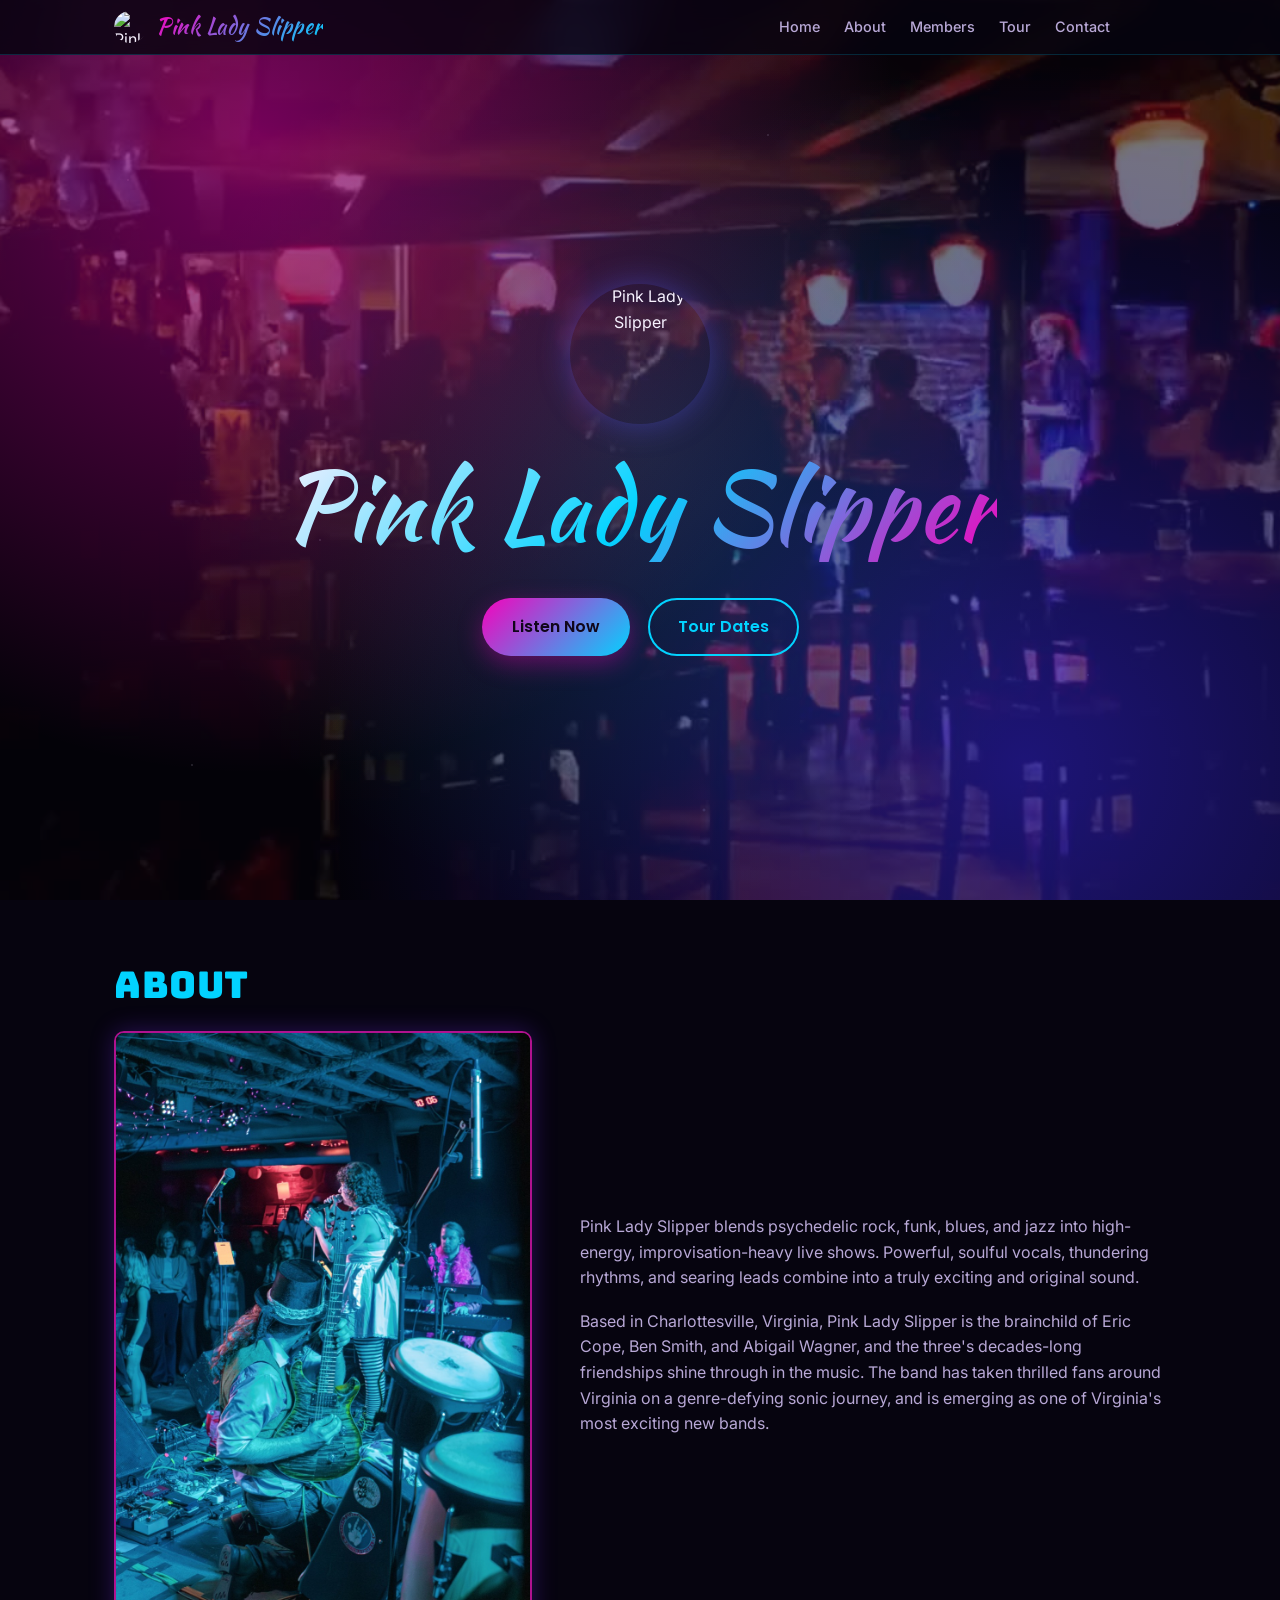
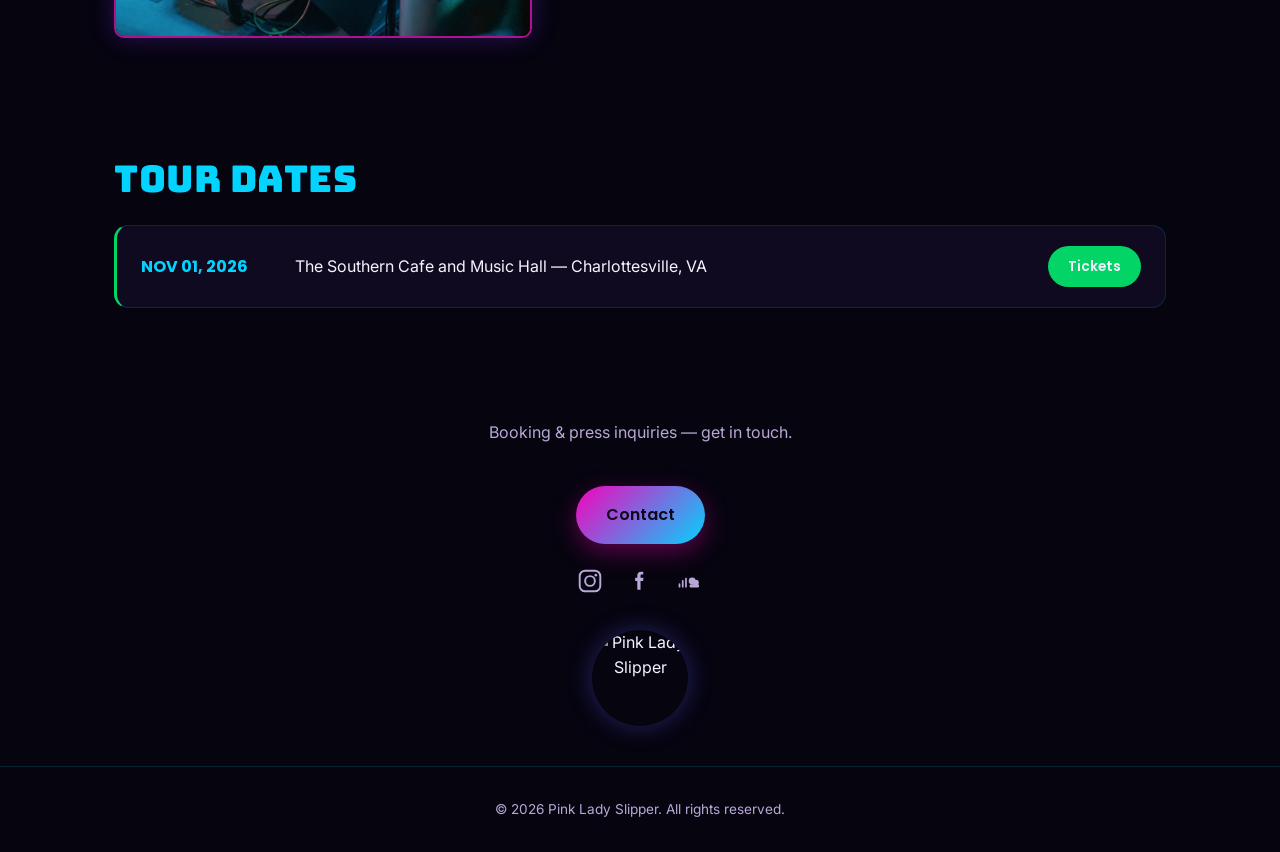
==== index.html @ 376f6180 "Compact the top nav and move Media/Music/Lyrics into a menu The top bar is slimmer (55px, down from " ====
<!DOCTYPE html>
<html lang="en">
<head>
  <meta charset="UTF-8" />
  <meta name="viewport" content="width=device-width, initial-scale=1.0" />
  <title>Pink Lady Slipper</title>
  <meta name="description" content="Official website of Pink Lady Slipper — music, tour dates, and more." />
  <meta property="og:type" content="website" />
  <meta property="og:title" content="Pink Lady Slipper" />
  <meta property="og:description" content="Official website of Pink Lady Slipper — music, tour dates, and more." />
  <meta property="og:url" content="https://pinkladyslipper.net/" />
  <meta property="og:image" content="https://pinkladyslipper.net/images/og-logo.jpg" />
  <meta name="twitter:card" content="summary_large_image" />
  <meta name="twitter:title" content="Pink Lady Slipper" />
  <meta name="twitter:description" content="Official website of Pink Lady Slipper — music, tour dates, and more." />
  <meta name="twitter:image" content="https://pinkladyslipper.net/images/og-logo.jpg" />
  <link rel="preconnect" href="https://fonts.googleapis.com" />
  <link rel="preconnect" href="https://fonts.gstatic.com" crossorigin />
  <link href="https://fonts.googleapis.com/css2?family=Kaushan+Script&family=Bungee&family=Poppins:wght@600;700;800&family=Inter:wght@400;500;600&display=swap" rel="stylesheet" />
  <link rel="stylesheet" href="styles.css" />
</head>
<body>

  <!-- NAV -->
  <header class="site-header">
    <nav class="navbar">
      <a href="#home" class="logo-group">
        <img src="images/logo.webp" alt="Pink Lady Slipper" class="badge-mark badge-mark-small" />
        <span class="logo">Pink Lady Slipper</span>
      </a>
      <ul class="nav-links">
        <li><a href="#home">Home</a></li>
        <li><a href="#about">About</a></li>
        <li><a href="members.html">Members</a></li>
        <li><a href="#tour">Tour</a></li>
        <li><a href="#contact">Contact</a></li>
      </ul>
      <div class="nav-menu">
        <button class="menu-toggle" id="menuToggle" aria-label="More pages" aria-expanded="false" aria-controls="menuPanel">
          <span></span><span></span><span></span>
        </button>
        <ul class="menu-panel" id="menuPanel" hidden>
          <li><a href="media.html">Media</a></li>
          <li><a href="music.html">Music</a></li>
          <li><a href="lyrics.html">Lyrics</a></li>
        </ul>
      </div>
    </nav>
  </header>

  <!-- HERO -->
  <section id="home" class="hero">
    <video class="hero-video" autoplay muted loop playsinline preload="auto" poster="images/hero-poster.jpg">
      <source src="video/hero-loop.mp4" type="video/mp4" />
    </video>
    <div class="hero-overlay"></div>
    <div class="hero-content">
      <img src="images/logo.webp" alt="Pink Lady Slipper" class="badge-mark hero-logo" />
      <h1>Pink Lady Slipper</h1>
      <div class="hero-buttons">
        <a href="music.html" class="btn btn-primary">Listen Now</a>
        <a href="#tour" class="btn btn-outline">Tour Dates</a>
      </div>
    </div>
  </section>

  <!-- ABOUT -->
  <section id="about" class="section">
    <div class="container">
      <h2 class="section-title">About</h2>
      <div class="about-grid">
        <div class="about-photo">
          <img src="images/member-photo-live.jpg" alt="Pink Lady Slipper performing live" class="about-photo-img" />
        </div>
        <div class="about-text">
          <p>
            Pink Lady Slipper blends psychedelic rock, funk, blues, and jazz into high-energy,
            improvisation-heavy live shows. Powerful, soulful vocals, thundering rhythms, and
            searing leads combine into a truly exciting and original sound.
          </p>
          <p>
            Based in Charlottesville, Virginia, Pink Lady Slipper is the brainchild of Eric
            Cope, Ben Smith, and Abigail Wagner, and the three's decades-long friendships shine
            through in the music. The band has taken thrilled fans around Virginia on a
            genre-defying sonic journey, and is emerging as one of Virginia's most exciting new
            bands.
          </p>
        </div>
      </div>
    </div>
  </section>

  <!-- TOUR -->
  <section id="tour" class="section">
    <div class="container">
      <h2 class="section-title">Tour Dates</h2>
      <ul class="tour-list">
        <li class="tour-date">
          <span class="date">NOV 01, 2026</span>
          <span class="venue">The Southern Cafe and Music Hall &mdash; Charlottesville, VA</span>
          <a href="https://www.thesoutherncville.com/events/detail/day-of-the-dead-all-stars-2" class="btn btn-small" target="_blank" rel="noopener">Tickets</a>
        </li>
      </ul>
    </div>
  </section>

  <!-- CONTACT -->
  <section id="contact" class="section contact-section">
    <div class="container contact-container">
      <p class="section-subtitle">Booking &amp; press inquiries — get in touch.</p>
      <div class="contact-grid">
        <a href="mailto:pinkladyslipperband@gmail.com" class="btn btn-primary">Contact</a>
        <div class="social-links">
          <a href="https://www.instagram.com/pink.ladyslipper/" aria-label="Instagram" target="_blank" rel="noopener">
            <svg viewBox="0 0 24 24" fill="none" xmlns="http://www.w3.org/2000/svg">
              <rect x="2.5" y="2.5" width="19" height="19" rx="5" stroke="currentColor" stroke-width="1.8" />
              <circle cx="12" cy="12" r="4.5" stroke="currentColor" stroke-width="1.8" />
              <circle cx="17.4" cy="6.6" r="1.2" fill="currentColor" />
            </svg>
          </a>
          <!-- TODO: replace with the band's actual Facebook page URL -->
          <a href="https://www.instagram.com/pink.ladyslipper/" aria-label="Facebook" target="_blank" rel="noopener">
            <svg viewBox="0 0 24 24" fill="none" xmlns="http://www.w3.org/2000/svg">
              <path d="M15 3.5h-2.2c-2 0-3.3 1.3-3.3 3.5v2h-2v3h2v8h3v-8h2.3l.4-3h-2.7V7.3c0-.7.3-1.2 1.2-1.2H15v-2.6Z" fill="currentColor" />
            </svg>
          </a>
          <a href="https://soundcloud.com/pinkladyslipper" aria-label="SoundCloud" target="_blank" rel="noopener">
            <svg viewBox="0 0 24 24" fill="none" xmlns="http://www.w3.org/2000/svg">
              <g fill="currentColor">
                <rect x="1.5" y="14" width="1.6" height="4" rx="0.8" />
                <rect x="4.5" y="11" width="1.6" height="7" rx="0.8" />
                <rect x="7.5" y="9" width="1.6" height="9" rx="0.8" />
                <circle cx="14" cy="12" r="3.2" />
                <circle cx="17.5" cy="13.5" r="2.6" />
                <rect x="11.5" y="15" width="9" height="3" rx="1.5" />
              </g>
            </svg>
          </a>
        </div>
        <img src="images/logo.webp" alt="Pink Lady Slipper" class="badge-mark contact-logo" />
      </div>
    </div>
  </section>

  <footer class="site-footer">
    <p>&copy; <span id="year"></span> Pink Lady Slipper. All rights reserved.</p>
  </footer>

  <script src="script.js"></script>
</body>
</html>
---- styles.css ----
:root {
  --color-bg: #06040f;
  --color-bg-alt: #0f0a1f;
  --color-primary: #f602bc;
  --color-secondary: #02d3ff;
  --color-accent: #02d565;
  --color-maroon: #b0128f;
  --color-cream: #f5f0ff;
  --color-neon-blue: #3d2bff;
  --color-neon-purple: #7b2ffc;
  --color-neon-green: #02d565;
  --color-badge-bg: #050308;
  --color-text: #f7f2ff;
  --color-text-muted: #b8a8d6;
  --font-script: 'Kaushan Script', cursive;
  --font-poster: 'Bungee', sans-serif;
  --font-display: 'Poppins', sans-serif;
  --font-body: 'Inter', sans-serif;
  --max-width: 1100px;
}

* {
  box-sizing: border-box;
  margin: 0;
  padding: 0;
}

html {
  scroll-behavior: smooth;
}

body {
  background: var(--color-bg);
  color: var(--color-text);
  font-family: var(--font-body);
  line-height: 1.6;
}

img {
  max-width: 100%;
  display: block;
}

a {
  color: inherit;
  text-decoration: none;
}

.container {
  max-width: var(--max-width);
  margin: 0 auto;
  padding: 0 24px;
}

/* Buttons */
.btn {
  display: inline-block;
  padding: 14px 28px;
  border-radius: 999px;
  font-weight: 600;
  font-family: var(--font-display);
  transition: transform 0.2s ease, box-shadow 0.2s ease;
  border: 2px solid transparent;
}

.btn:hover {
  transform: translateY(-2px);
}

.btn-primary {
  background: linear-gradient(135deg, var(--color-primary), var(--color-secondary));
  color: #10061a;
  box-shadow: 0 8px 24px rgba(246, 2, 188, 0.35);
  border: none;
  padding: 16px 30px;
}

.btn-outline {
  border-color: var(--color-secondary);
  color: var(--color-secondary);
}

.btn-outline:hover {
  background: var(--color-secondary);
  color: #10061a;
}

.btn-small {
  padding: 10px 20px;
  font-size: 0.85rem;
  background: var(--color-accent);
  color: var(--color-cream);
  border: none;
}

.btn-small:hover {
  background: var(--color-maroon);
}

/* Header / Nav */
.site-header {
  position: fixed;
  top: 0;
  left: 0;
  right: 0;
  z-index: 100;
  background: rgba(6, 4, 15, 0.82);
  backdrop-filter: blur(10px);
  border-bottom: 1px solid rgba(2, 211, 255, 0.18);
}

.navbar {
  max-width: var(--max-width);
  margin: 0 auto;
  display: flex;
  align-items: center;
  gap: 20px;
  padding: 9px 24px;
}

.logo-group {
  display: flex;
  align-items: center;
  gap: 10px;
}

.logo {
  font-family: var(--font-script);
  font-weight: 400;
  font-size: 1.35rem;
  letter-spacing: 0.5px;
  background: linear-gradient(135deg, var(--color-primary), var(--color-secondary));
  -webkit-background-clip: text;
  background-clip: text;
  color: transparent;
}

/* Badge mark */
.badge-mark {
  border-radius: 50%;
  object-fit: cover;
}

.badge-mark-small {
  width: 32px;
  height: 32px;
  flex-shrink: 0;
}

.badge-mark-large {
  width: 120px;
  height: 120px;
  margin: 0 auto 16px;
  display: block;
  box-shadow: 0 0 24px rgba(61, 43, 255, 0.4);
}

.nav-links {
  display: flex;
  gap: 24px;
  list-style: none;
  margin-left: auto;
}

.nav-links a,
.menu-panel a {
  font-weight: 500;
  font-size: 0.9rem;
  color: var(--color-text-muted);
  transition: color 0.2s ease;
  white-space: nowrap;
}

.nav-links a:hover,
.menu-panel a:hover {
  color: var(--color-secondary);
}

.nav-menu {
  position: relative;
  flex-shrink: 0;
}

.menu-toggle {
  display: flex;
  flex-direction: column;
  justify-content: center;
  gap: 4px;
  width: 36px;
  height: 36px;
  padding: 0 8px;
  background: none;
  border: 1px solid transparent;
  border-radius: 8px;
  cursor: pointer;
  transition: border-color 0.2s ease, background 0.2s ease;
}

.menu-toggle span {
  height: 2px;
  background: var(--color-text-muted);
  border-radius: 2px;
  transition: background 0.2s ease;
}

.menu-toggle:hover span,
.menu-toggle.has-active span {
  background: var(--color-secondary);
}

.menu-toggle.is-open {
  border-color: rgba(2, 211, 255, 0.35);
  background: rgba(2, 211, 255, 0.08);
}

.menu-panel {
  position: absolute;
  top: calc(100% + 12px);
  right: 0;
  min-width: 160px;
  list-style: none;
  padding: 8px;
  background: var(--color-bg-alt);
  border: 1px solid rgba(2, 211, 255, 0.2);
  border-radius: 12px;
  box-shadow: 0 12px 32px rgba(0, 0, 0, 0.45);
}

.menu-panel[hidden] {
  display: none;
}

.menu-panel a {
  display: block;
  padding: 10px 14px;
  border-radius: 8px;
}

.menu-panel a:hover {
  background: rgba(2, 211, 255, 0.08);
}

/* Hero */
.hero {
  position: relative;
  min-height: 100vh;
  display: flex;
  align-items: center;
  justify-content: center;
  text-align: center;
  padding: 100px 24px 60px;
  overflow: hidden;
  background: var(--color-bg);
}

.hero-video {
  position: absolute;
  inset: 0;
  width: 100%;
  height: 100%;
  object-fit: cover;
  z-index: 0;
}

.hero-overlay {
  position: absolute;
  inset: 0;
  z-index: 1;
  background:
    radial-gradient(circle at 20% 15%, rgba(246, 2, 188, 0.45), transparent 50%),
    radial-gradient(circle at 80% 85%, rgba(61, 43, 255, 0.45), transparent 55%),
    radial-gradient(circle at 50% 50%, rgba(2, 213, 101, 0.18), transparent 60%),
    rgba(6, 4, 15, 0.55);
}

.hero::before {
  content: '';
  position: absolute;
  inset: 0;
  z-index: 1;
  background-image:
    radial-gradient(1.5px 1.5px at 10% 20%, var(--color-cream), transparent),
    radial-gradient(1.5px 1.5px at 25% 60%, var(--color-cream), transparent),
    radial-gradient(2px 2px at 40% 30%, var(--color-cream), transparent),
    radial-gradient(1.5px 1.5px at 60% 15%, var(--color-cream), transparent),
    radial-gradient(2px 2px at 75% 45%, var(--color-cream), transparent),
    radial-gradient(1.5px 1.5px at 85% 75%, var(--color-cream), transparent),
    radial-gradient(1.5px 1.5px at 15% 85%, var(--color-cream), transparent),
    radial-gradient(2px 2px at 55% 90%, var(--color-cream), transparent),
    radial-gradient(1.5px 1.5px at 92% 25%, var(--color-cream), transparent);
  opacity: 0.5;
  pointer-events: none;
}

.hero-content {
  position: relative;
  z-index: 2;
}

.hero-logo {
  width: 140px;
  height: 140px;
  margin: 0 auto 28px;
  display: block;
  box-shadow: 0 0 32px rgba(91, 92, 255, 0.4);
}

.hero-content h1 {
  font-family: var(--font-script);
  font-weight: 400;
  font-size: clamp(2.8rem, 9vw, 6rem);
  letter-spacing: 1px;
  background: linear-gradient(135deg, var(--color-cream), var(--color-secondary), var(--color-primary));
  -webkit-background-clip: text;
  background-clip: text;
  color: transparent;
  line-height: 1.15;
}

.hero-buttons {
  margin-top: 36px;
  display: flex;
  gap: 18px;
  justify-content: center;
  flex-wrap: wrap;
}

/* Sections */
.section {
  padding: 56px 0;
}

.section-title {
  font-family: var(--font-poster);
  font-size: clamp(1.5rem, 3.4vw, 2.3rem);
  font-weight: 400;
  letter-spacing: 0.5px;
  margin-bottom: 16px;
  color: var(--color-secondary);
}

.section-subtitle {
  color: var(--color-text-muted);
  margin-bottom: 40px;
  max-width: 560px;
}

.contact-section {
  padding-bottom: 40px;
}

.contact-container {
  display: flex;
  flex-direction: column;
  align-items: center;
  text-align: center;
}

.contact-logo {
  width: 96px;
  height: 96px;
  margin-top: 12px;
  box-shadow: 0 0 24px rgba(91, 92, 255, 0.35);
}

.contact-container .section-subtitle {
  max-width: none;
}

/* About */
.about-grid {
  display: grid;
  grid-template-columns: 1fr 1.4fr;
  gap: 48px;
  align-items: center;
}

.about-text p {
  color: var(--color-text-muted);
  margin-bottom: 18px;
}

.about-photo-img {
  width: 100%;
  border-radius: 10px;
  border: 2px solid var(--color-maroon);
  object-fit: cover;
  box-shadow: 0 0 24px rgba(123, 47, 252, 0.3);
}

/* Music */
.video-list {
  display: flex;
  flex-direction: column;
  gap: 32px;
  max-width: 760px;
  margin: 0 auto;
}

.video-embed {
  position: relative;
  width: 100%;
  aspect-ratio: 16 / 9;
  border-radius: 12px;
  overflow: hidden;
  box-shadow: 0 0 24px rgba(123, 47, 252, 0.3);
}

.video-embed iframe {
  position: absolute;
  inset: 0;
  width: 100%;
  height: 100%;
  border: 0;
}

/* Tour */
.tour-list {
  list-style: none;
  display: flex;
  flex-direction: column;
  gap: 12px;
}

.tour-date {
  display: flex;
  align-items: center;
  gap: 24px;
  padding: 20px 24px;
  background: var(--color-bg-alt);
  border-radius: 14px;
  border: 1px solid rgba(2, 211, 255, 0.15);
  border-left: 3px solid var(--color-accent);
  flex-wrap: wrap;
}

.tour-date .date {
  font-family: var(--font-display);
  font-weight: 700;
  color: var(--color-secondary);
  min-width: 130px;
}

.tour-date .venue {
  flex: 1;
  color: var(--color-text);
}

/* Media */
.media-grid {
  display: grid;
  grid-template-columns: repeat(4, 1fr);
  gap: 16px;
}

.media-item {
  aspect-ratio: 1 / 1;
  border-radius: 12px;
  overflow: hidden;
  box-shadow: 0 0 0 1px rgba(123, 47, 252, 0.25);
}

.media-item img {
  width: 100%;
  height: 100%;
  object-fit: cover;
  display: block;
  cursor: zoom-in;
  transition: transform 0.4s ease;
}

.media-item:hover img {
  transform: scale(1.06);
}

/* Lightbox */
.lightbox {
  position: fixed;
  inset: 0;
  z-index: 1000;
  display: none;
  align-items: center;
  justify-content: center;
  background: rgba(6, 4, 15, 0.94);
  padding: 24px;
}

.lightbox.active {
  display: flex;
}

.lightbox-img {
  max-width: 100%;
  max-height: 100%;
  border-radius: 8px;
  box-shadow: 0 0 40px rgba(123, 47, 252, 0.4);
  object-fit: contain;
}

.lightbox-close {
  position: fixed;
  top: 16px;
  right: 16px;
  width: 44px;
  height: 44px;
  border-radius: 50%;
  border: none;
  background: rgba(255, 255, 255, 0.12);
  color: var(--color-text);
  font-size: 1.8rem;
  line-height: 1;
  display: flex;
  align-items: center;
  justify-content: center;
  cursor: pointer;
}

.lightbox-close:hover {
  background: rgba(255, 255, 255, 0.22);
}

.lightbox-arrow {
  position: fixed;
  top: 50%;
  transform: translateY(-50%);
  width: 48px;
  height: 48px;
  border-radius: 50%;
  border: none;
  background: rgba(255, 255, 255, 0.12);
  color: var(--color-text);
  font-size: 1.3rem;
  line-height: 1;
  display: flex;
  align-items: center;
  justify-content: center;
  cursor: pointer;
}

.lightbox-arrow:hover {
  background: rgba(255, 255, 255, 0.22);
}

.lightbox-prev {
  left: 16px;
}

.lightbox-next {
  right: 16px;
}

@media (max-width: 600px) {
  .lightbox-arrow {
    width: 40px;
    height: 40px;
    font-size: 1.1rem;
  }

  .lightbox-prev {
    left: 8px;
  }

  .lightbox-next {
    right: 8px;
  }
}

/* Contact */
.contact-grid {
  display: flex;
  flex-direction: column;
  align-items: center;
  gap: 24px;
}

.social-links {
  display: flex;
  justify-content: center;
  gap: 24px;
  flex-wrap: wrap;
}

.social-links a {
  display: inline-flex;
  color: var(--color-text-muted);
  transition: color 0.2s ease;
}

.social-links a:hover {
  color: var(--color-primary);
}

.social-links svg {
  width: 26px;
  height: 26px;
}

/* Page header (secondary pages) */
.page-header {
  padding: 120px 0 30px;
  text-align: center;
}

.page-header + .section {
  padding-top: 30px;
}

.page-title {
  font-family: var(--font-poster);
  font-size: clamp(2rem, 5vw, 3rem);
  color: var(--color-secondary);
  letter-spacing: 0.5px;
}

.page-subtitle {
  margin-top: 12px;
  color: var(--color-text-muted);
}

/* Members */
.member-grid {
  display: grid;
  grid-template-columns: repeat(auto-fit, minmax(240px, 1fr));
  gap: 40px;
}

.member-photo {
  width: 100%;
  aspect-ratio: 1 / 1;
  object-fit: cover;
  border-radius: 10px;
  border: 2px solid var(--color-maroon);
  box-shadow: 0 0 24px rgba(123, 47, 252, 0.3);
}

.member-card h3 {
  margin-top: 18px;
  font-family: var(--font-display);
  font-size: 1.2rem;
}

.member-role {
  color: var(--color-secondary);
  font-size: 0.9rem;
  font-weight: 600;
  margin: 6px 0 12px;
}

.member-bio {
  color: var(--color-text-muted);
}

/* Lyrics */
.lyrics-entry {
  background: var(--color-bg-alt);
  border: 1px solid rgba(2, 211, 255, 0.15);
  border-radius: 14px;
  padding: 20px 24px;
  margin-bottom: 16px;
}

.lyrics-title {
  font-family: var(--font-display);
  font-weight: 600;
  font-size: 1.1rem;
  color: var(--color-secondary);
  cursor: pointer;
}

.lyrics-body {
  margin-top: 16px;
  color: var(--color-text-muted);
  font-family: var(--font-body);
  white-space: pre-wrap;
  line-height: 1.8;
}

/* Nav active state */
.nav-links a.active,
.menu-panel a.active {
  color: var(--color-secondary);
}

/* Footer */
.site-footer {
  text-align: center;
  padding: 32px 24px;
  color: var(--color-text-muted);
  font-size: 0.85rem;
  border-top: 1px solid rgba(2, 211, 255, 0.15);
}

/* Responsive */
@media (max-width: 768px) {
  .navbar {
    gap: 12px;
    padding: 8px 14px;
  }

  .logo {
    display: none;
  }

  .nav-links {
    gap: 14px;
  }

  .nav-links a {
    font-size: 0.82rem;
  }

  .nav-menu {
    margin-right: -6px;
  }

  .about-grid {
    grid-template-columns: 1fr;
  }

  .media-grid {
    gap: 6px;
  }

  .media-item {
    border-radius: 6px;
  }
}

@media (max-width: 420px) {
  .navbar {
    gap: 10px;
    padding: 8px 12px;
  }

  .nav-links {
    gap: 11px;
  }

  .nav-links a {
    font-size: 0.76rem;
  }
}

@media (max-width: 360px) {
  .logo-group {
    display: none;
  }
}
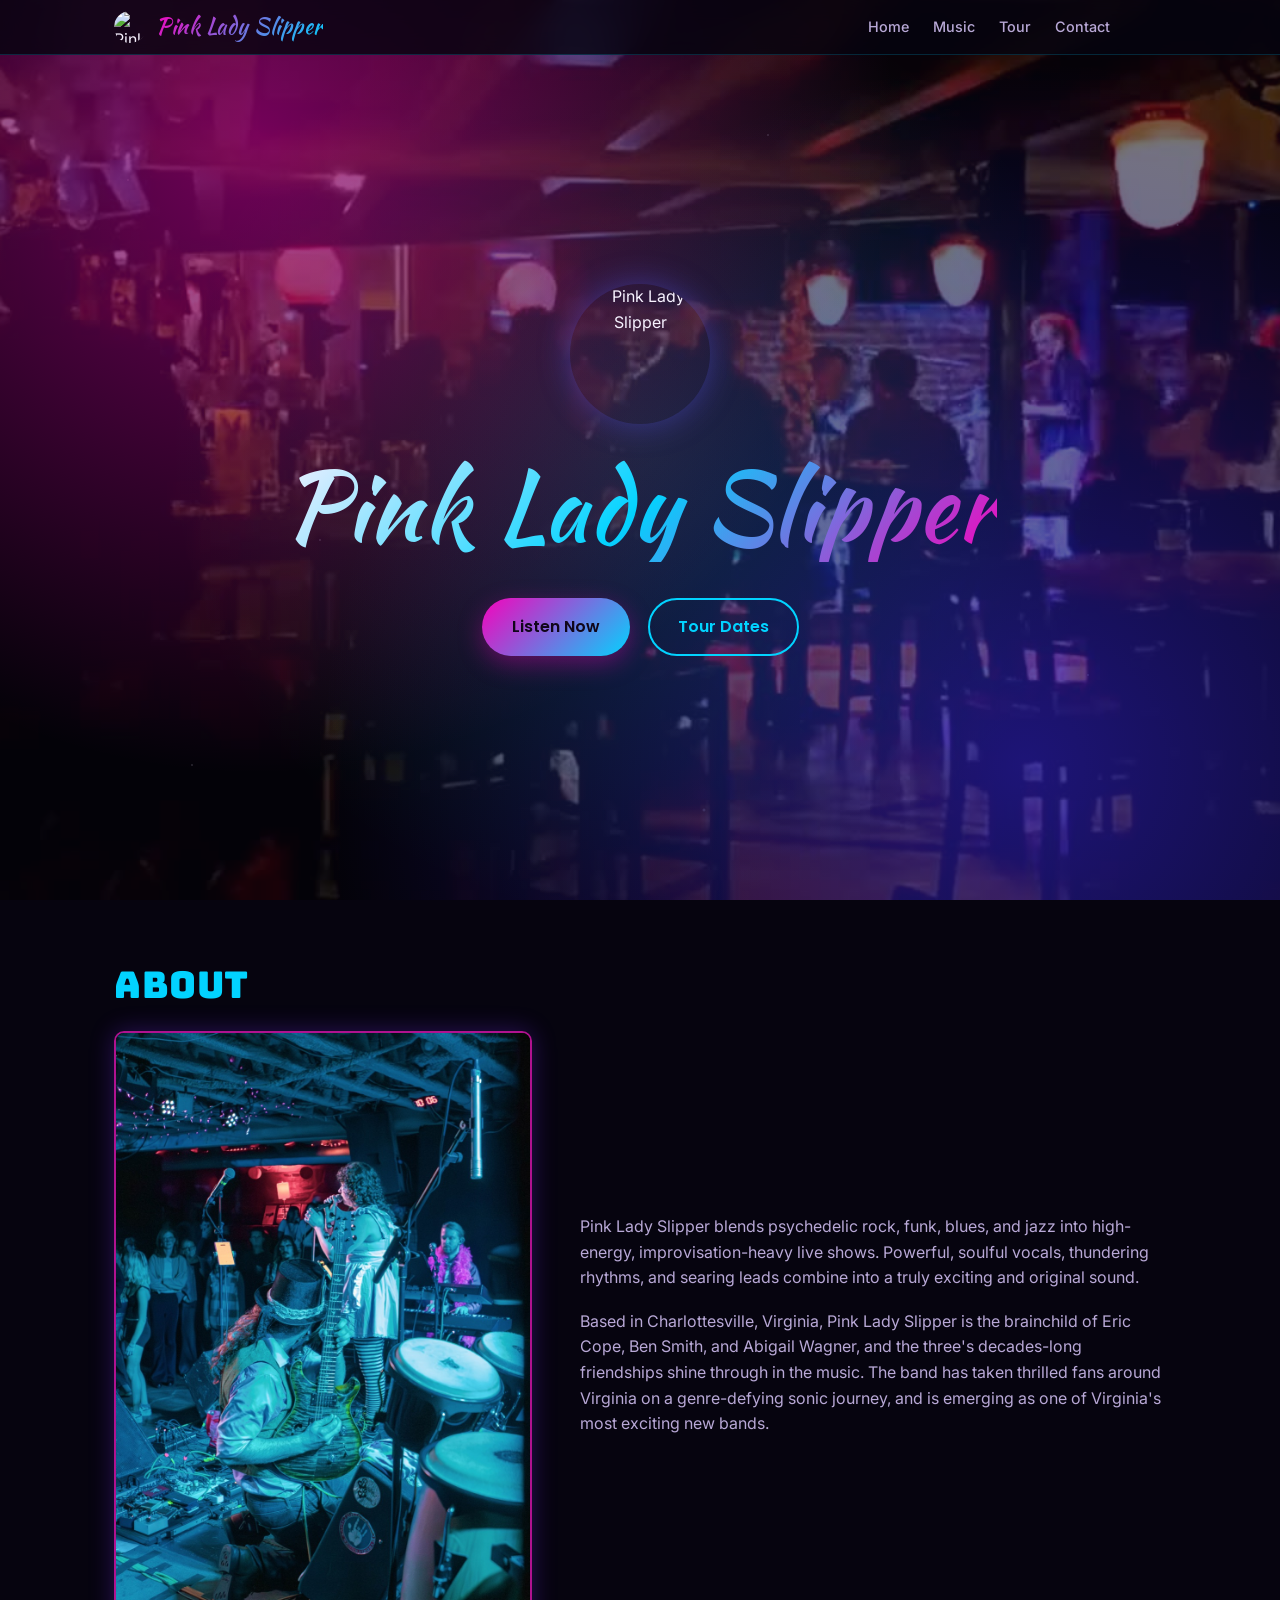
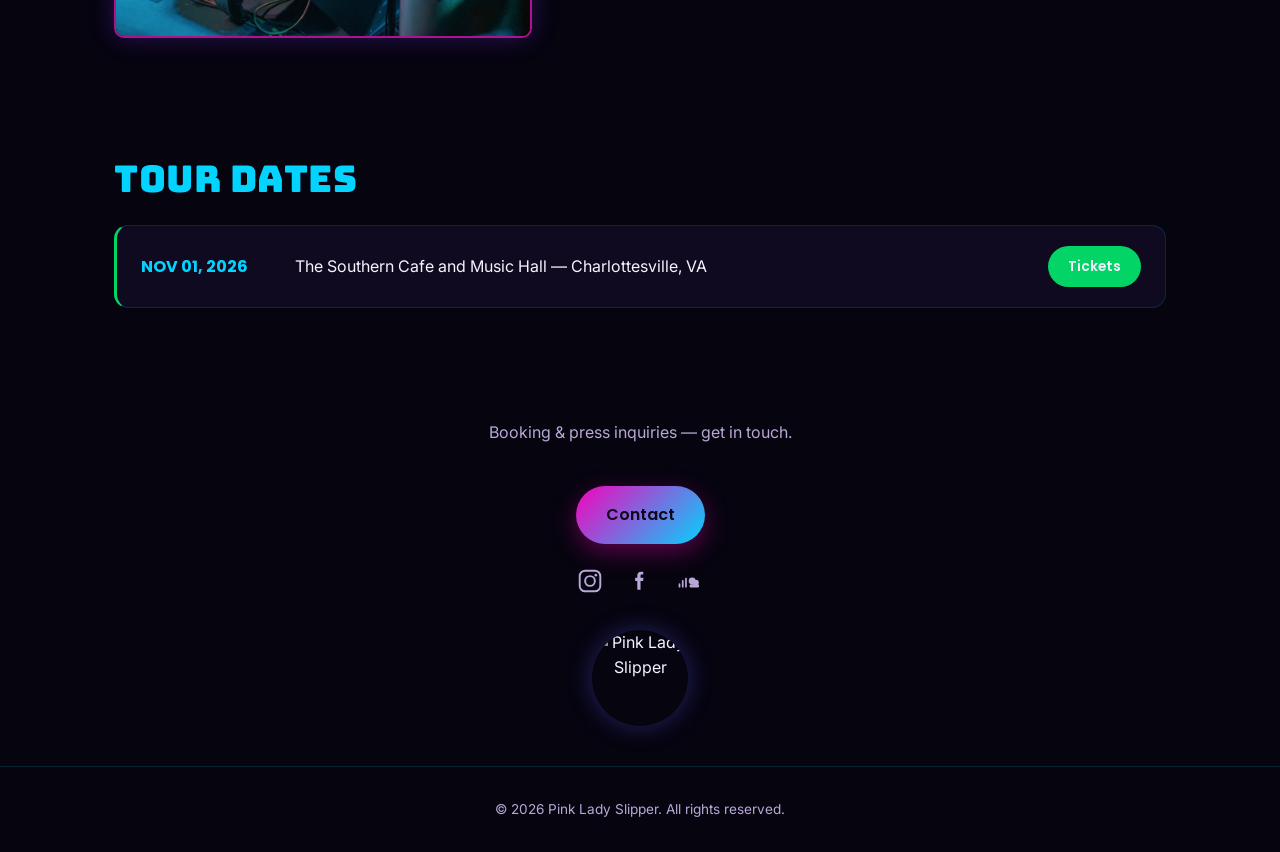
==== commit c18c8428: "Point Facebook icon at the band's page; move Music to the top bar The Facebook icon was a placeholde" ====
--- a/index.html
+++ b/index.html
@@ -30,8 +30,7 @@
       </a>
       <ul class="nav-links">
         <li><a href="#home">Home</a></li>
-        <li><a href="#about">About</a></li>
-        <li><a href="members.html">Members</a></li>
+        <li><a href="music.html">Music</a></li>
         <li><a href="#tour">Tour</a></li>
         <li><a href="#contact">Contact</a></li>
       </ul>
@@ -41,8 +40,9 @@
         </button>
         <ul class="menu-panel" id="menuPanel" hidden>
           <li><a href="media.html">Media</a></li>
-          <li><a href="music.html">Music</a></li>
           <li><a href="lyrics.html">Lyrics</a></li>
+          <li><a href="members.html">Members</a></li>
+          <li><a href="#about">About</a></li>
         </ul>
       </div>
     </nav>
@@ -118,8 +118,7 @@
               <circle cx="17.4" cy="6.6" r="1.2" fill="currentColor" />
             </svg>
           </a>
-          <!-- TODO: replace with the band's actual Facebook page URL -->
-          <a href="https://www.instagram.com/pink.ladyslipper/" aria-label="Facebook" target="_blank" rel="noopener">
+          <a href="https://www.facebook.com/share/1FJHzhEKck/" aria-label="Facebook" target="_blank" rel="noopener">
             <svg viewBox="0 0 24 24" fill="none" xmlns="http://www.w3.org/2000/svg">
               <path d="M15 3.5h-2.2c-2 0-3.3 1.3-3.3 3.5v2h-2v3h2v8h3v-8h2.3l.4-3h-2.7V7.3c0-.7.3-1.2 1.2-1.2H15v-2.6Z" fill="currentColor" />
             </svg>
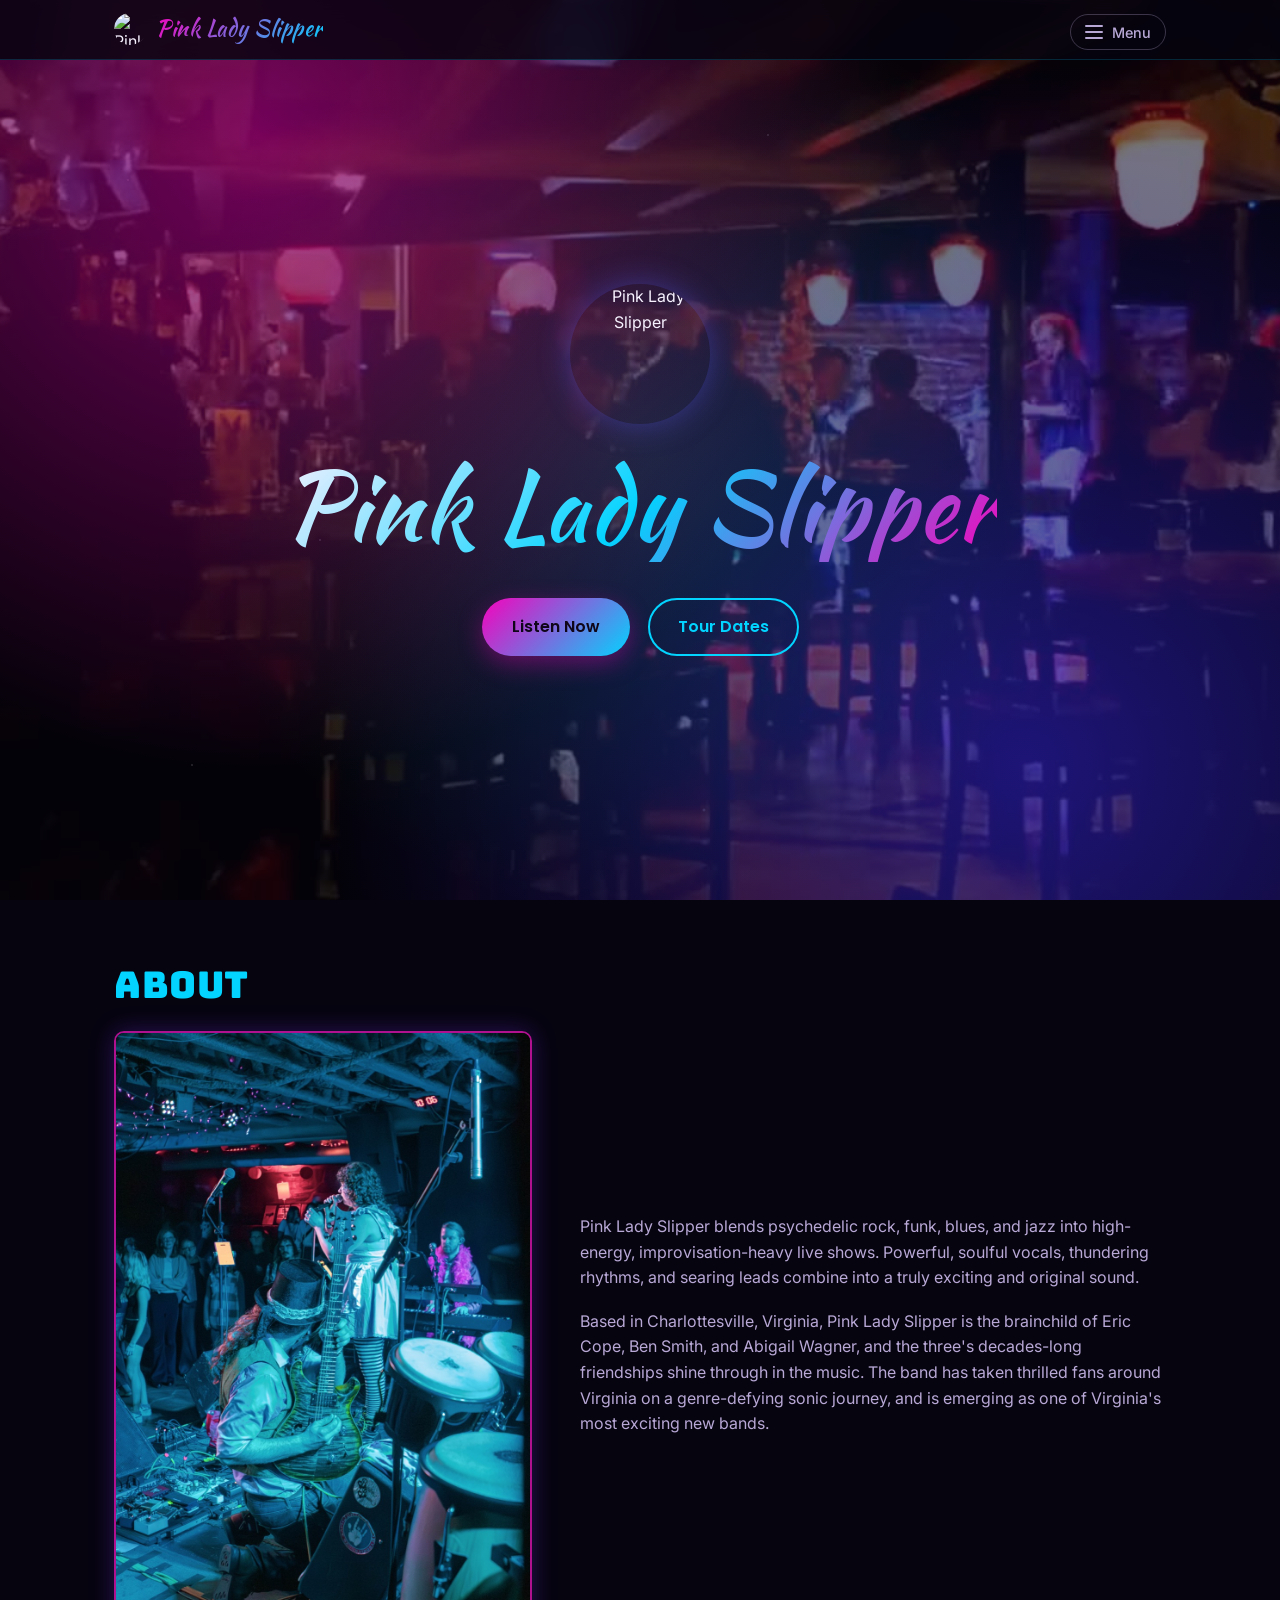
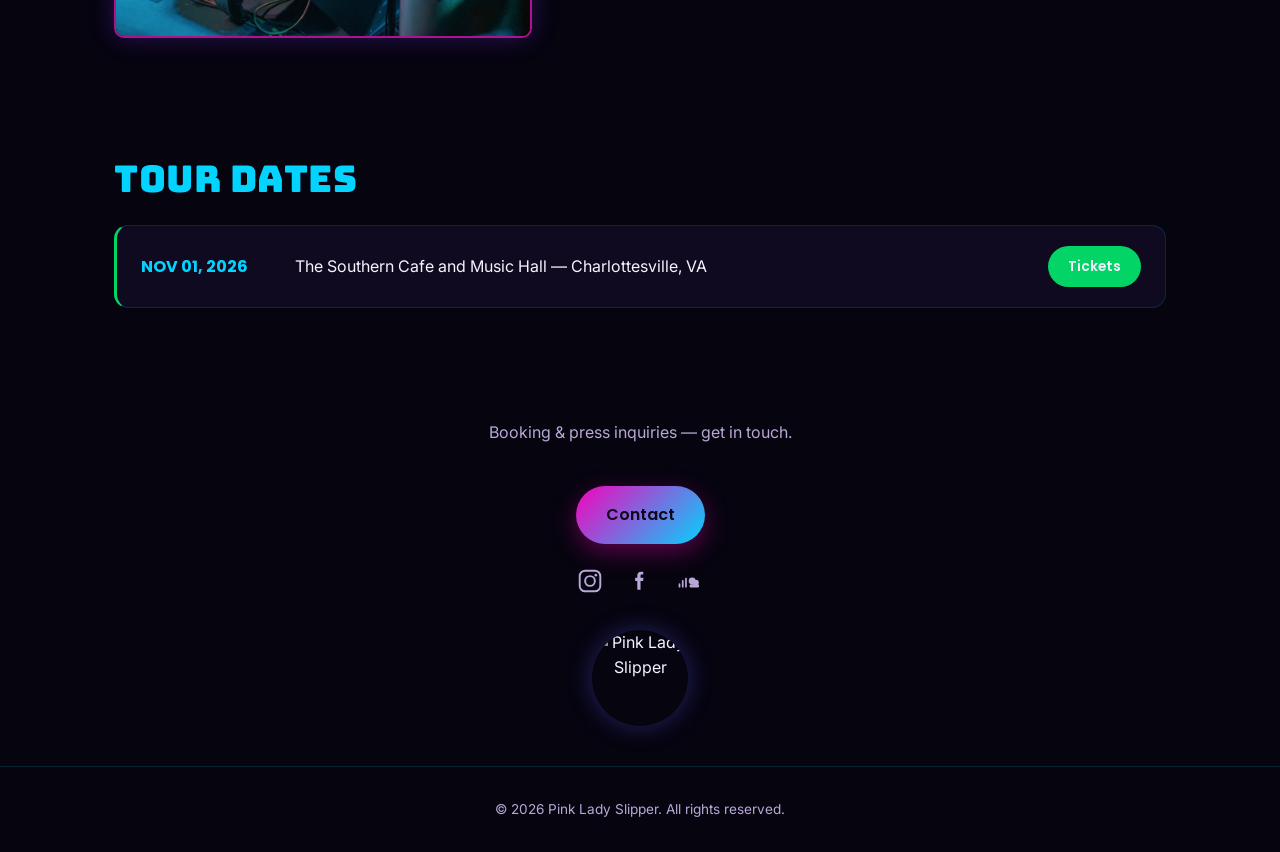
==== commit cd856f66: "Move every section into a single "Menu" button The top bar is now just the logo and a "Menu" pill (h" ====
--- a/index.html
+++ b/index.html
@@ -28,21 +28,20 @@
         <img src="images/logo.webp" alt="Pink Lady Slipper" class="badge-mark badge-mark-small" />
         <span class="logo">Pink Lady Slipper</span>
       </a>
-      <ul class="nav-links">
-        <li><a href="#home">Home</a></li>
-        <li><a href="music.html">Music</a></li>
-        <li><a href="#tour">Tour</a></li>
-        <li><a href="#contact">Contact</a></li>
-      </ul>
       <div class="nav-menu">
-        <button class="menu-toggle" id="menuToggle" aria-label="More pages" aria-expanded="false" aria-controls="menuPanel">
-          <span></span><span></span><span></span>
+        <button class="menu-toggle" id="menuToggle" aria-expanded="false" aria-controls="menuPanel">
+          <span class="menu-icon" aria-hidden="true"><span></span><span></span><span></span></span>
+          <span class="menu-label">Menu</span>
         </button>
         <ul class="menu-panel" id="menuPanel" hidden>
+          <li><a href="#home" class="active">Home</a></li>
+          <li><a href="#about">About</a></li>
+          <li><a href="music.html">Music</a></li>
+          <li><a href="#tour">Tour</a></li>
           <li><a href="media.html">Media</a></li>
+          <li><a href="members.html">Members</a></li>
           <li><a href="lyrics.html">Lyrics</a></li>
-          <li><a href="members.html">Members</a></li>
-          <li><a href="#about">About</a></li>
+          <li><a href="#contact">Contact</a></li>
         </ul>
       </div>
     </nav>
--- a/styles.css
+++ b/styles.css
@@ -129,6 +129,7 @@
   font-weight: 400;
   font-size: 1.35rem;
   letter-spacing: 0.5px;
+  white-space: nowrap;
   background: linear-gradient(135deg, var(--color-primary), var(--color-secondary));
   -webkit-background-clip: text;
   background-clip: text;
@@ -155,14 +156,6 @@
   box-shadow: 0 0 24px rgba(61, 43, 255, 0.4);
 }
 
-.nav-links {
-  display: flex;
-  gap: 24px;
-  list-style: none;
-  margin-left: auto;
-}
-
-.nav-links a,
 .menu-panel a {
   font-weight: 500;
   font-size: 0.9rem;
@@ -171,7 +164,6 @@
   white-space: nowrap;
 }
 
-.nav-links a:hover,
 .menu-panel a:hover {
   color: var(--color-secondary);
 }
@@ -179,37 +171,46 @@
 .nav-menu {
   position: relative;
   flex-shrink: 0;
+  margin-left: auto;
 }
 
 .menu-toggle {
+  display: inline-flex;
+  align-items: center;
+  gap: 9px;
+  height: 36px;
+  padding: 0 14px;
+  background: none;
+  border: 1px solid rgba(184, 168, 214, 0.3);
+  border-radius: 999px;
+  color: var(--color-text-muted);
+  font-family: var(--font-body);
+  font-size: 0.9rem;
+  font-weight: 500;
+  cursor: pointer;
+  transition: color 0.2s ease, border-color 0.2s ease, background 0.2s ease;
+}
+
+.menu-icon {
   display: flex;
   flex-direction: column;
-  justify-content: center;
   gap: 4px;
-  width: 36px;
-  height: 36px;
-  padding: 0 8px;
-  background: none;
-  border: 1px solid transparent;
-  border-radius: 8px;
-  cursor: pointer;
-  transition: border-color 0.2s ease, background 0.2s ease;
-}
-
-.menu-toggle span {
+  width: 18px;
+}
+
+.menu-icon span {
   height: 2px;
-  background: var(--color-text-muted);
+  background: currentColor;
   border-radius: 2px;
-  transition: background 0.2s ease;
-}
-
-.menu-toggle:hover span,
-.menu-toggle.has-active span {
-  background: var(--color-secondary);
-}
-
+}
+
+.menu-toggle:hover,
 .menu-toggle.is-open {
-  border-color: rgba(2, 211, 255, 0.35);
+  color: var(--color-secondary);
+  border-color: rgba(2, 211, 255, 0.45);
+}
+
+.menu-toggle.is-open {
   background: rgba(2, 211, 255, 0.08);
 }
 
@@ -676,7 +677,6 @@
 }
 
 /* Nav active state */
-.nav-links a.active,
 .menu-panel a.active {
   color: var(--color-secondary);
 }
@@ -697,22 +697,6 @@
     padding: 8px 14px;
   }
 
-  .logo {
-    display: none;
-  }
-
-  .nav-links {
-    gap: 14px;
-  }
-
-  .nav-links a {
-    font-size: 0.82rem;
-  }
-
-  .nav-menu {
-    margin-right: -6px;
-  }
-
   .about-grid {
     grid-template-columns: 1fr;
   }
@@ -726,23 +710,28 @@
   }
 }
 
-@media (max-width: 420px) {
-  .navbar {
-    gap: 10px;
-    padding: 8px 12px;
-  }
-
-  .nav-links {
-    gap: 11px;
-  }
-
-  .nav-links a {
-    font-size: 0.76rem;
-  }
-}
-
-@media (max-width: 360px) {
+@media (max-width: 380px) {
+  .logo {
+    font-size: 1.15rem;
+  }
+
+  .menu-toggle {
+    padding: 0 12px;
+  }
+}
+
+@media (max-width: 340px) {
+  .navbar,
   .logo-group {
-    display: none;
-  }
-}
+    gap: 8px;
+  }
+
+  .logo {
+    font-size: 1.05rem;
+  }
+
+  .menu-toggle {
+    gap: 7px;
+    padding: 0 10px;
+  }
+}
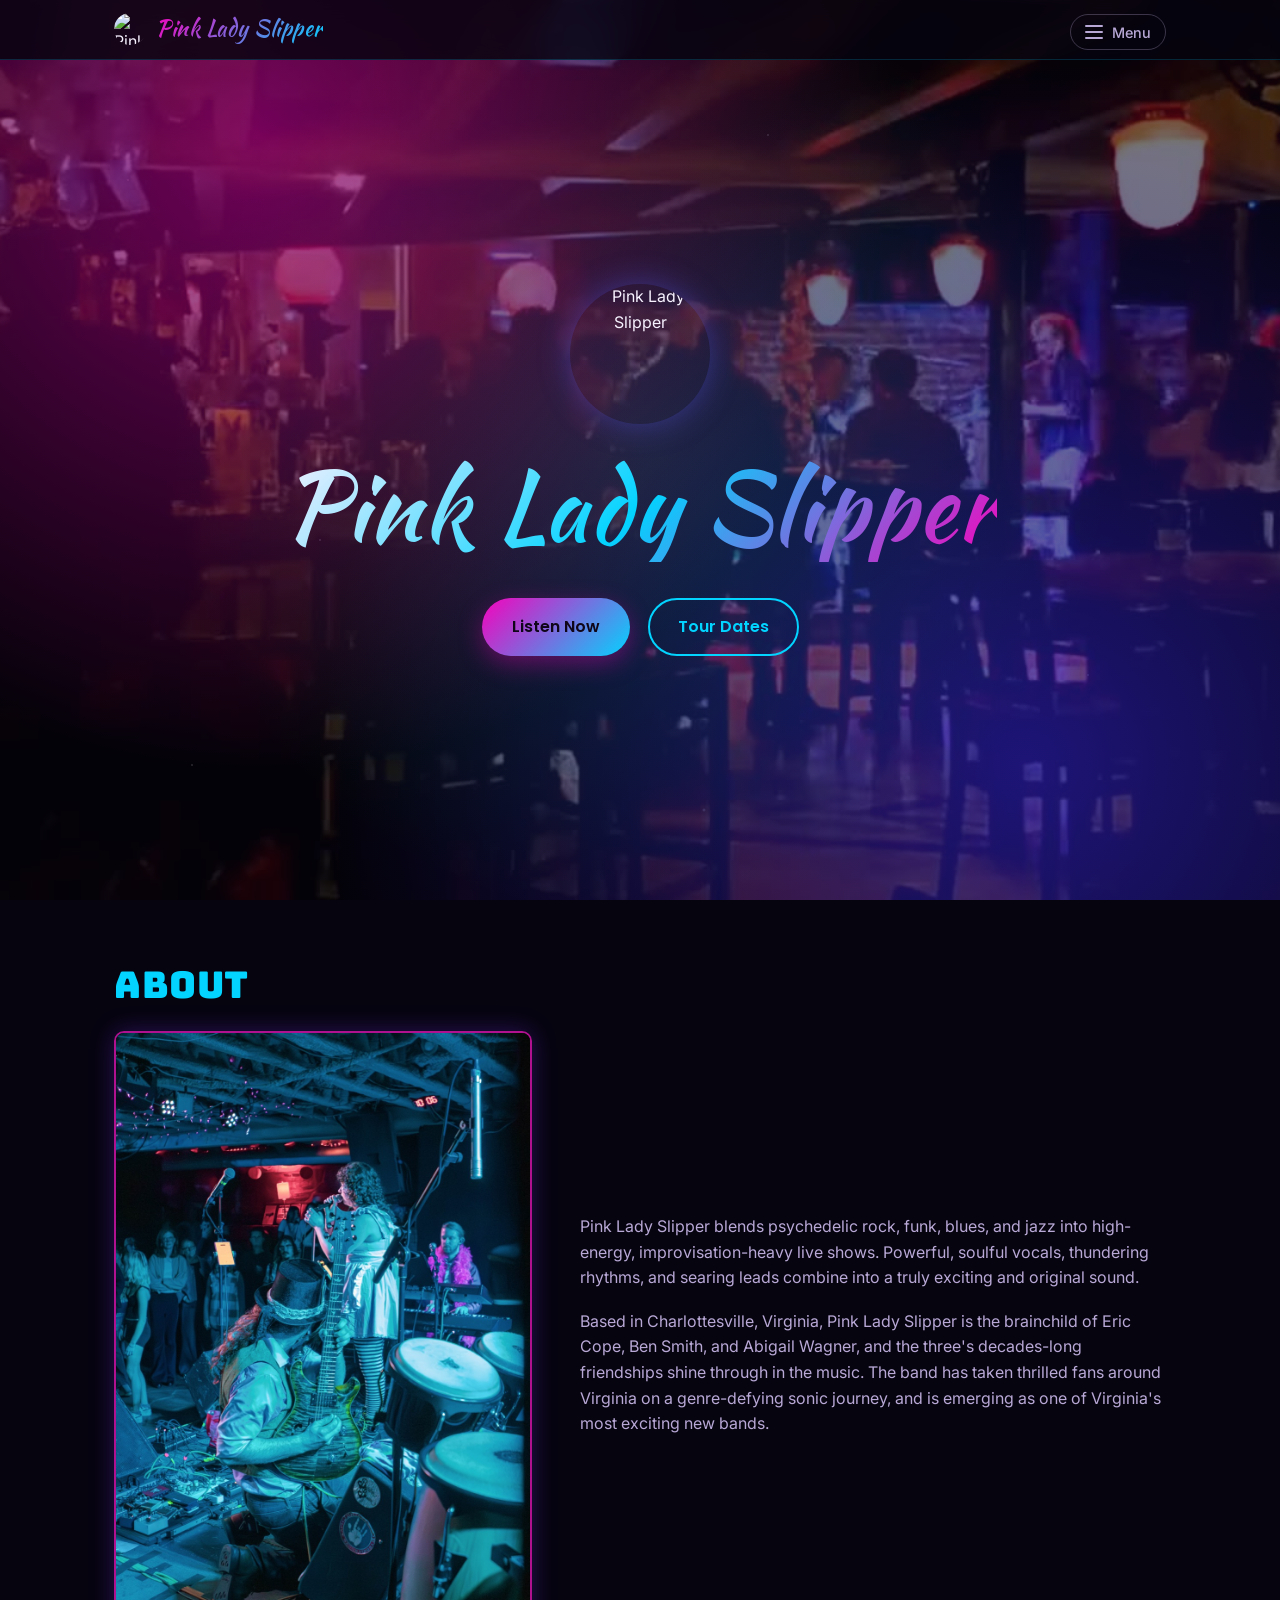
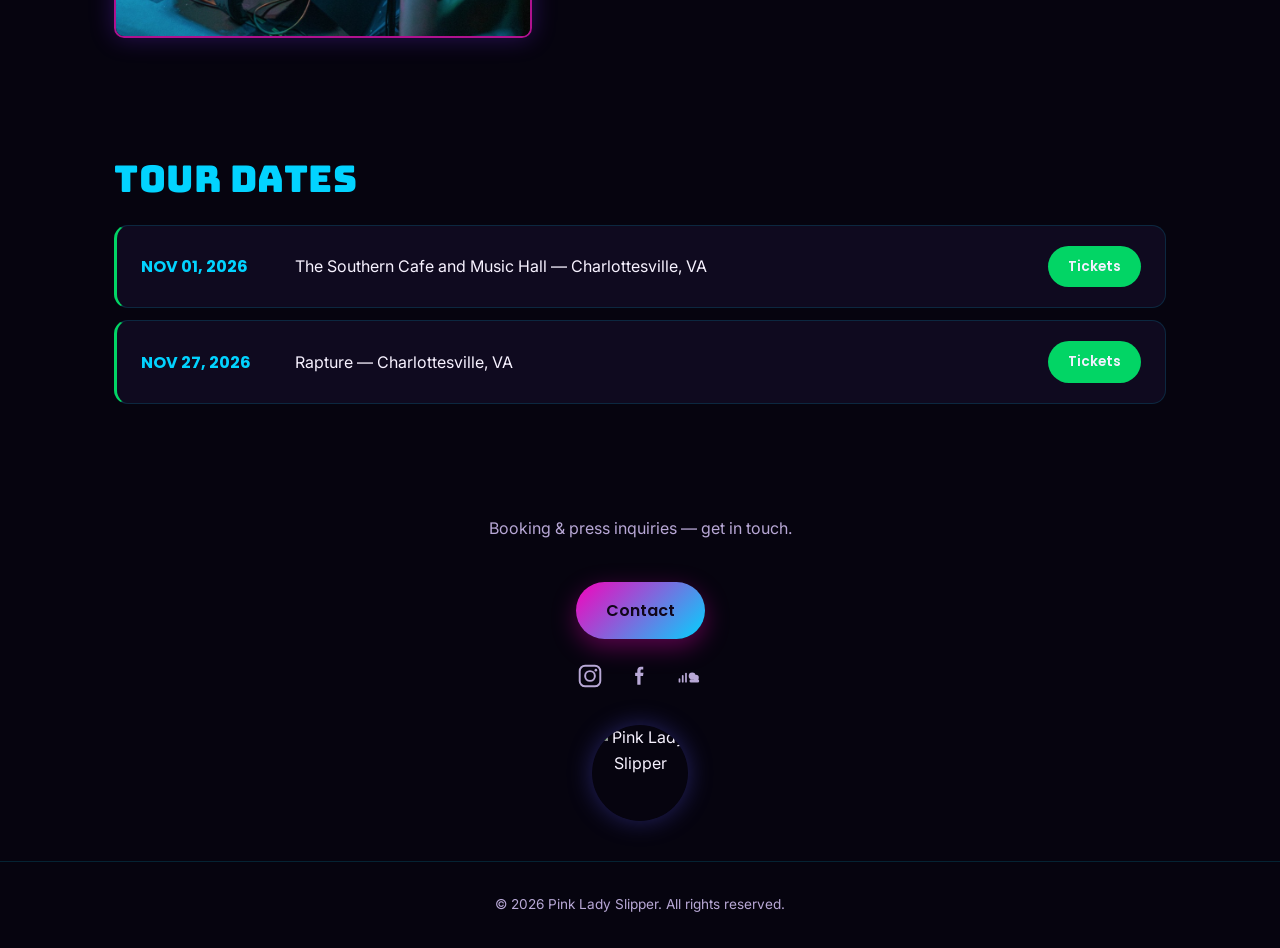
==== commit 9d04e61a: "Add Nov 27, 2026 show at Rapture to tour dates Co-Authored-By: Claude Sonnet 5.5 <noreply@anthropic." ====
--- a/index.html
+++ b/index.html
@@ -99,6 +99,11 @@
           <span class="venue">The Southern Cafe and Music Hall &mdash; Charlottesville, VA</span>
           <a href="https://www.thesoutherncville.com/events/detail/day-of-the-dead-all-stars-2" class="btn btn-small" target="_blank" rel="noopener">Tickets</a>
         </li>
+        <li class="tour-date">
+          <span class="date">NOV 27, 2026</span>
+          <span class="venue">Rapture &mdash; Charlottesville, VA</span>
+          <a href="https://www.rapturerestaurant.com/" class="btn btn-small" target="_blank" rel="noopener">Tickets</a>
+        </li>
       </ul>
     </div>
   </section>
